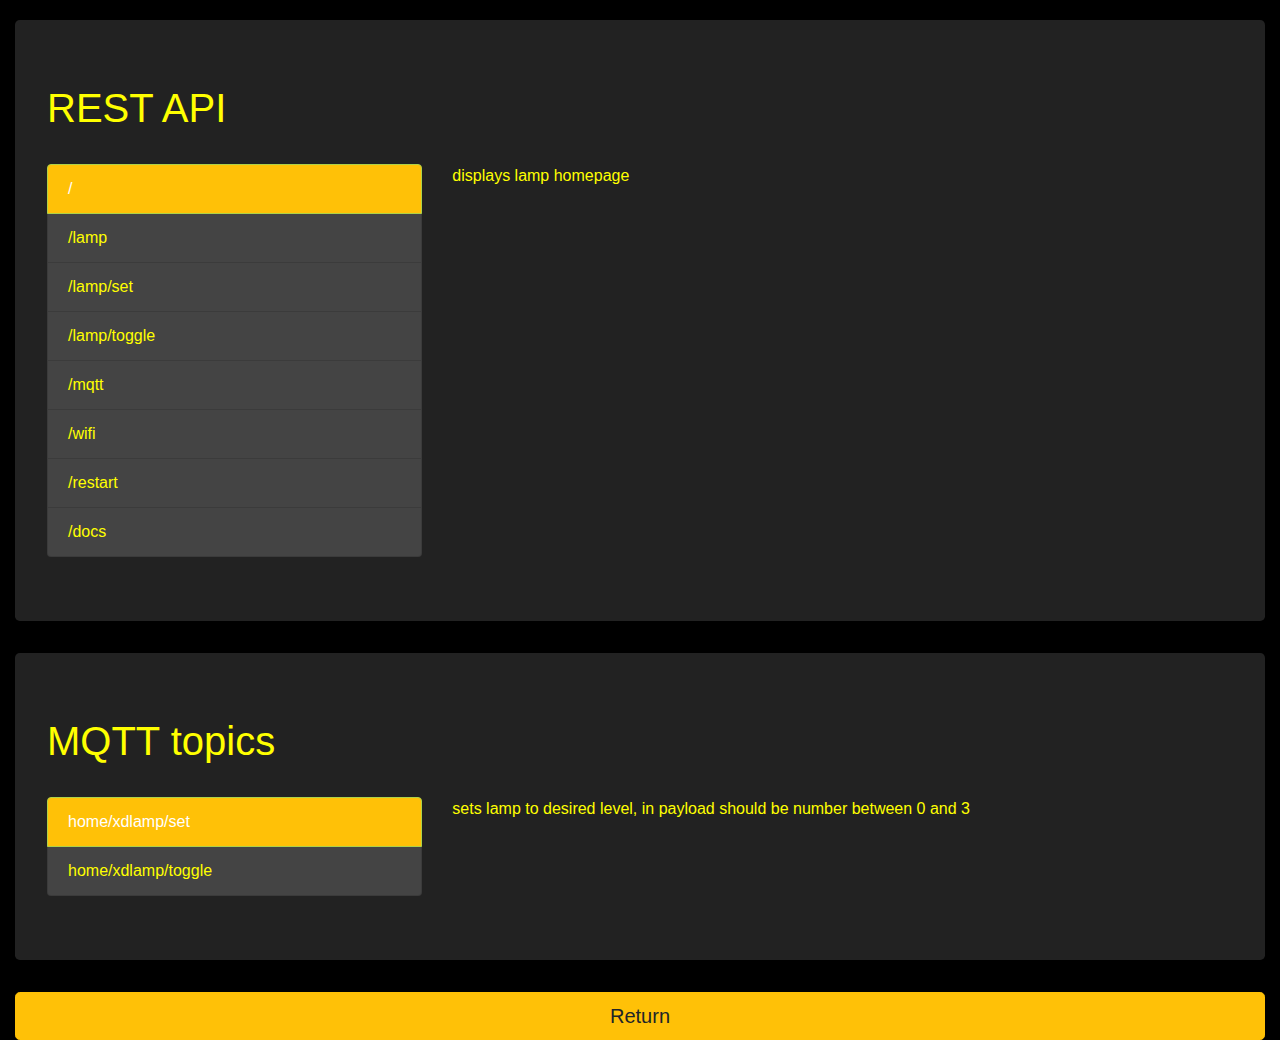
==== web/docs.html @ 34dfe950 "Intro to creating compilatr for web stuff" ====
<!DOCTYPE html>
<html lang="en">
<head>
  <meta charset="utf-8">
  <meta name="viewport" content="width=device-width, initial-scale=1, shrink-to-fit=no">

  <link rel="stylesheet" href="https://maxcdn.bootstrapcdn.com/bootstrap/4.0.0/css/bootstrap.min.css" integrity="sha384-Gn5384xqQ1aoWXA+058RXPxPg6fy4IWvTNh0E263XmFcJlSAwiGgFAW/dAiS6JXm" crossorigin="anonymous">
  <link href='http://fonts.googleapis.com/css?family=Cookie' rel='stylesheet' type='text/css'>
  <style>
  body {
    background: #000;
  }
  .list-group-item {
    background: #444;
    color: #ff0;
  }
  .list-group-item.active {
    background-color: #ffc107;
    border-color: #aed248;
    color: #fff;
  }

  .jumbotron {
    margin-top:20px;
    background-color: #222222;
    border-color: #aed248;
    color: #ff0;
  }
  </style>
  <link rel="icon" type="image/png" href="https://image.ibb.co/fxD5An/favicon2.png">

  <title>Docs</title>
</head>

<body>
  <main class="container-fluid">
    <div class="jumbotron">
      <h1>REST API</h1><br>
      <div class="row">
        <div class="col-4">
          <div class="list-group" id="list-tab-api" role="tablist">
            <a class="list-group-item list-group-item-action active" id="list-home-list" data-toggle="list" href="#list-/" role="tab" aria-controls="home">/</a>
            <a class="list-group-item list-group-item-action" id="list-profile-list" data-toggle="list" href="#list-/lamp" role="tab" aria-controls="profile">/lamp</a>
            <a class="list-group-item list-group-item-action" id="list-messages-list" data-toggle="list" href="#list-/lamp/set" role="tab" aria-controls="messages">/lamp/set</a>
            <a class="list-group-item list-group-item-action" id="list-settings-list" data-toggle="list" href="#list-/lamp/toggle" role="tab" aria-controls="settings">/lamp/toggle</a>
            <a class="list-group-item list-group-item-action" id="list-home-list" data-toggle="list" href="#list-/mqtt" role="tab" aria-controls="home">/mqtt</a>
            <a class="list-group-item list-group-item-action" id="list-profile-list" data-toggle="list" href="#list-/wifi" role="tab" aria-controls="profile">/wifi</a>
            <a class="list-group-item list-group-item-action" id="list-messages-list" data-toggle="list" href="#list-/restart" role="tab" aria-controls="messages">/restart</a>
            <a class="list-group-item list-group-item-action" id="list-settings-list" data-toggle="list" href="#list-/docs" role="tab" aria-controls="settings">/docs</a>
          </div>
        </div>
        <div class="col-8">
          <div class="tab-content" id="nav-tabContent-api">
            <div class="tab-pane fade show active" id="list-/" role="tabpanel" aria-labelledby="list-home-list">displays lamp homepage</div>
            <div class="tab-pane fade" id="list-/lamp" role="tabpanel" aria-labelledby="list-profile-list">returns json object with status and level property, where level is current lamp level</div>
            <div class="tab-pane fade" id="list-/lamp/set" role="tabpanel" aria-labelledby="list-messages-list">when arg "level" provided, sets lamp to desired level, level has to be integer with value <0, 3></div>
            <div class="tab-pane fade" id="list-/lamp/toggle" role="tabpanel" aria-labelledby="list-settings-list">levels up lamp, when level excedes 3 then cycles to 0</div>
            <div class="tab-pane fade" id="list-/mqtt" role="tabpanel" aria-labelledby="list-home-list">when arg "mqtt_host" provided, sets mqtt hostname. Hostname has to be no longer than 64 characters. If hostname is set to empty string then mqtt funcionality is disabled. All changes to mqtthost are applied after reboot<br>
              Returns json object with keys:<br>
              "mqtt_host" - currently used mqtt hostname<br>
              "mqtt_enabled" - if this is set to "no" then lamp wouldn't try to connect to mqtt broker <br>
              "mqtt_connected" - returns "yes" if is connected to mqtt broker</div>
              <div class="tab-pane fade" id="list-/wifi" role="tabpanel" aria-labelledby="list-profile-list">when args "ssid" and "password" are provided, sets it. SSID and password have to be no longer than 64 characters. If SSID is set to empty string then on next boot lamp will start in AP_MODE.  All changes to wifi settings are applied after reboot. Returns JSON object with wifi settings.</div>
              <div class="tab-pane fade" id="list-/restart" role="tabpanel" aria-labelledby="list-messages-list">restarts lamp</div>
              <div class="tab-pane fade" id="list-/docs" role="tabpanel" aria-labelledby="list-settings-list">this page</div>
            </div>
          </div>
        </div>
      </div>

      <div class="jumbotron">
        <h1>MQTT topics</h1><br>
        <div class="row">
          <div class="col-4">
            <div class="list-group" id="list-tab-mqtt" role="tablist">
              <a class="list-group-item list-group-item-action active" id="list-home-list" data-toggle="list" href="#list-home" role="tab" aria-controls="home">home/xdlamp/set</a>
              <a class="list-group-item list-group-item-action" id="list-profile-list" data-toggle="list" href="#list-profile" role="tab" aria-controls="profile">home/xdlamp/toggle</a>
            </div>
          </div>
          <div class="col-8">
            <div class="tab-content" id="nav-tabContent-mqtt">
              <div class="tab-pane fade show active" id="list-home" role="tabpanel" aria-labelledby="list-home-list">sets lamp to desired level, in payload should be number between 0 and 3</div>
              <div class="tab-pane fade" id="list-profile" role="tabpanel" aria-labelledby="list-profile-list">same behavior as in rest api "/lamp/toggle", payload is ignored</div>
            </div>
          </div>
        </div>
      </div>
      <button type="button" class="btn btn-secondary btn-lg btn-block btn-warning no-margin top-buffer" onclick="location.href='/'">Return</button>
    </main>
    <script src="https://code.jquery.com/jquery-3.2.1.slim.min.js" integrity="sha384-KJ3o2DKtIkvYIK3UENzmM7KCkRr/rE9/Qpg6aAZGJwFDMVNA/GpGFF93hXpG5KkN" crossorigin="anonymous"></script>
    <script src="https://cdnjs.cloudflare.com/ajax/libs/popper.js/1.12.9/umd/popper.min.js" integrity="sha384-ApNbgh9B+Y1QKtv3Rn7W3mgPxhU9K/ScQsAP7hUibX39j7fakFPskvXusvfa0b4Q" crossorigin="anonymous"></script>
    <script src="https://maxcdn.bootstrapcdn.com/bootstrap/4.0.0/js/bootstrap.min.js" integrity="sha384-JZR6Spejh4U02d8jOt6vLEHfe/JQGiRRSQQxSfFWpi1MquVdAyjUar5+76PVCmYl" crossorigin="anonymous"></script>
  </body>
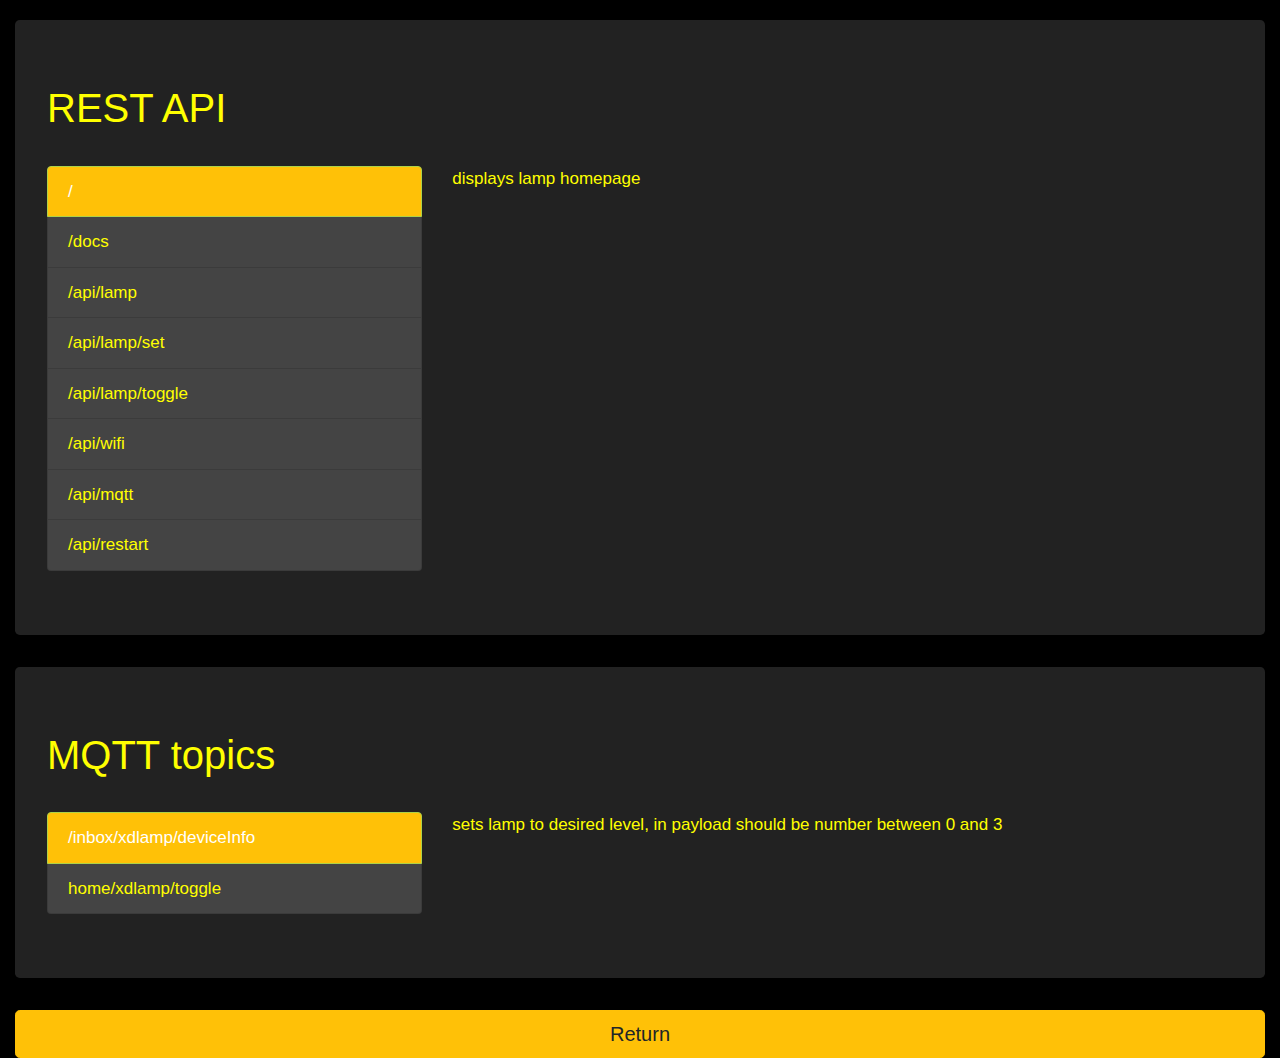
==== commit 492c9532: "Mqqt protocol now is compatible with crouton" ====
--- a/web/docs.html
+++ b/web/docs.html
@@ -1,33 +1,15 @@
 <!DOCTYPE html>
 <html lang="en">
+
 <head>
   <meta charset="utf-8">
   <meta name="viewport" content="width=device-width, initial-scale=1, shrink-to-fit=no">
 
-  <link rel="stylesheet" href="https://maxcdn.bootstrapcdn.com/bootstrap/4.0.0/css/bootstrap.min.css" integrity="sha384-Gn5384xqQ1aoWXA+058RXPxPg6fy4IWvTNh0E263XmFcJlSAwiGgFAW/dAiS6JXm" crossorigin="anonymous">
+  <link rel="icon" type="image/png" href="https://image.ibb.co/fxD5An/favicon2.png">
+  <link rel="stylesheet" href="https://maxcdn.bootstrapcdn.com/bootstrap/4.0.0/css/bootstrap.min.css" integrity="sha384-Gn5384xqQ1aoWXA+058RXPxPg6fy4IWvTNh0E263XmFcJlSAwiGgFAW/dAiS6JXm"
+    crossorigin="anonymous">
   <link href='http://fonts.googleapis.com/css?family=Cookie' rel='stylesheet' type='text/css'>
-  <style>
-  body {
-    background: #000;
-  }
-  .list-group-item {
-    background: #444;
-    color: #ff0;
-  }
-  .list-group-item.active {
-    background-color: #ffc107;
-    border-color: #aed248;
-    color: #fff;
-  }
-
-  .jumbotron {
-    margin-top:20px;
-    background-color: #222222;
-    border-color: #aed248;
-    color: #ff0;
-  }
-  </style>
-  <link rel="icon" type="image/png" href="https://image.ibb.co/fxD5An/favicon2.png">
+  <link href="css/docs.css" rel="stylesheet" type="text/css">
 
   <title>Docs</title>
 </head>
@@ -39,55 +21,84 @@
       <div class="row">
         <div class="col-4">
           <div class="list-group" id="list-tab-api" role="tablist">
-            <a class="list-group-item list-group-item-action active" id="list-home-list" data-toggle="list" href="#list-/" role="tab" aria-controls="home">/</a>
-            <a class="list-group-item list-group-item-action" id="list-profile-list" data-toggle="list" href="#list-/lamp" role="tab" aria-controls="profile">/lamp</a>
-            <a class="list-group-item list-group-item-action" id="list-messages-list" data-toggle="list" href="#list-/lamp/set" role="tab" aria-controls="messages">/lamp/set</a>
-            <a class="list-group-item list-group-item-action" id="list-settings-list" data-toggle="list" href="#list-/lamp/toggle" role="tab" aria-controls="settings">/lamp/toggle</a>
-            <a class="list-group-item list-group-item-action" id="list-home-list" data-toggle="list" href="#list-/mqtt" role="tab" aria-controls="home">/mqtt</a>
-            <a class="list-group-item list-group-item-action" id="list-profile-list" data-toggle="list" href="#list-/wifi" role="tab" aria-controls="profile">/wifi</a>
-            <a class="list-group-item list-group-item-action" id="list-messages-list" data-toggle="list" href="#list-/restart" role="tab" aria-controls="messages">/restart</a>
-            <a class="list-group-item list-group-item-action" id="list-settings-list" data-toggle="list" href="#list-/docs" role="tab" aria-controls="settings">/docs</a>
+            <a class="list-group-item list-group-item-action active" id="list-home-list" data-toggle="list" href="#list"
+              role="tab" aria-controls="list">/</a>
+            <a class="list-group-item list-group-item-action" id="list-settings-list" data-toggle="list" href="#list-docs"
+              role="tab" aria-controls="list-docs">/docs</a>
+            <a class="list-group-item list-group-item-action" id="list-profile-list" data-toggle="list" href="#list-api-lamp"
+              role="tab" aria-controls="profile">/api/lamp</a>
+            <a class="list-group-item list-group-item-action" id="list-messages-list" data-toggle="list" href="#list-api-lamp-set"
+              role="tab" aria-controls="messages">/api/lamp/set</a>
+            <a class="list-group-item list-group-item-action" id="list-settings-list" data-toggle="list" href="#list-api-lamp-toggle"
+              role="tab" aria-controls="settings">/api/lamp/toggle</a>
+            <a class="list-group-item list-group-item-action" id="list-profile-list" data-toggle="list" href="#list-api-wifi"
+              role="tab" aria-controls="profile">/api/wifi</a>
+            <a class="list-group-item list-group-item-action" id="list-home-list" data-toggle="list" href="#list-api-mqtt"
+              role="tab" aria-controls="home">/api/mqtt</a>
+            <a class="list-group-item list-group-item-action" id="list-messages-list" data-toggle="list" href="#list-api-restart"
+              role="tab" aria-controls="messages">/api/restart</a>
           </div>
         </div>
         <div class="col-8">
           <div class="tab-content" id="nav-tabContent-api">
-            <div class="tab-pane fade show active" id="list-/" role="tabpanel" aria-labelledby="list-home-list">displays lamp homepage</div>
-            <div class="tab-pane fade" id="list-/lamp" role="tabpanel" aria-labelledby="list-profile-list">returns json object with status and level property, where level is current lamp level</div>
-            <div class="tab-pane fade" id="list-/lamp/set" role="tabpanel" aria-labelledby="list-messages-list">when arg "level" provided, sets lamp to desired level, level has to be integer with value <0, 3></div>
-            <div class="tab-pane fade" id="list-/lamp/toggle" role="tabpanel" aria-labelledby="list-settings-list">levels up lamp, when level excedes 3 then cycles to 0</div>
-            <div class="tab-pane fade" id="list-/mqtt" role="tabpanel" aria-labelledby="list-home-list">when arg "mqtt_host" provided, sets mqtt hostname. Hostname has to be no longer than 64 characters. If hostname is set to empty string then mqtt funcionality is disabled. All changes to mqtthost are applied after reboot<br>
+            <div class="tab-pane fade show active" id="list" role="tabpanel" aria-labelledby="list-home-list">displays
+              lamp homepage</div>
+            <div class="tab-pane fade" id="list-docs" role="tabpanel" aria-labelledby="list-settings-list">docs page</div>
+            <div class="tab-pane fade" id="list-api-lamp" role="tabpanel" aria-labelledby="list-profile-list">returns
+              json object with status and level property, where level is current lamp level</div>
+            <div class="tab-pane fade" id="list-api-lamp-set" role="tabpanel" aria-labelledby="list-messages-list">when
+              arg "level" provided, sets lamp to desired level, level has to be integer with value &lt;0, 3&gt;</div>
+            <div class="tab-pane fade" id="list-api-lamp-toggle" role="tabpanel" aria-labelledby="list-settings-list">levels
+              up lamp, when level excedes 3 then cycles to 0</div>
+            <div class="tab-pane fade" id="list-api-wifi" role="tabpanel" aria-labelledby="list-profile-list">when args
+              "ssid" and "password" are provided, sets it. SSID and password have to be no longer than 64 characters.
+              If SSID is set to empty string then on next boot lamp will start in AP_MODE. All changes to wifi settings
+              are applied after reboot. Returns JSON object with wifi settings.</div>
+            <div class="tab-pane fade" id="list-api-mqtt" role="tabpanel" aria-labelledby="list-home-list">
+              when arg "mqtt_host" provided, sets mqtt hostname. Hostname has to be no longer than 64 characters. If
+              hostname is set to empty string then mqtt funcionality is disabled. All changes to mqtthost are applied
+              after reboot<br>
               Returns json object with keys:<br>
               "mqtt_host" - currently used mqtt hostname<br>
               "mqtt_enabled" - if this is set to "no" then lamp wouldn't try to connect to mqtt broker <br>
-              "mqtt_connected" - returns "yes" if is connected to mqtt broker</div>
-              <div class="tab-pane fade" id="list-/wifi" role="tabpanel" aria-labelledby="list-profile-list">when args "ssid" and "password" are provided, sets it. SSID and password have to be no longer than 64 characters. If SSID is set to empty string then on next boot lamp will start in AP_MODE.  All changes to wifi settings are applied after reboot. Returns JSON object with wifi settings.</div>
-              <div class="tab-pane fade" id="list-/restart" role="tabpanel" aria-labelledby="list-messages-list">restarts lamp</div>
-              <div class="tab-pane fade" id="list-/docs" role="tabpanel" aria-labelledby="list-settings-list">this page</div>
+              "mqtt_connected" - returns "yes" if is connected to mqtt broker
+              "mqtt_state" - returns connection state to mqtt broker
             </div>
+          </div>
+          <div class="tab-pane fade" id="list-api-restart" role="tabpanel" aria-labelledby="list-messages-list">restarts
+            lamp</div>
+        </div>
+      </div>
+    </div>
+    </div>
+
+    <div class="jumbotron">
+      <h1>MQTT topics</h1><br>
+      <div class="row">
+        <div class="col-4">
+          <div class="list-group" id="list-tab-mqtt" role="tablist">
+            <a class="list-group-item list-group-item-action active" id="list-home-list" data-toggle="list" href="#inbox-deviceInfo"
+              role="tab" aria-controls="inbox-deviceInfo">/inbox/xdlamp/deviceInfo</a>
+            <a class="list-group-item list-group-item-action" id="list-profile-list" data-toggle="list" href="#outbox-deviceInfo"
+              role="tab" aria-controls="outbox-deviceInfo">home/xdlamp/toggle</a>
+          </div>
+        </div>
+        <div class="col-8">
+          <div class="tab-content" id="nav-tabContent-mqtt">
+            <div class="tab-pane fade show active" id="list-home" role="tabpanel" aria-labelledby="list-home-list">sets
+              lamp to desired level, in payload should be number between 0 and 3</div>
+            <div class="tab-pane fade" id="list-profile" role="tabpanel" aria-labelledby="list-profile-list">same
+              behavior as in rest api "/lamp/toggle", payload is ignored</div>
           </div>
         </div>
       </div>
-
-      <div class="jumbotron">
-        <h1>MQTT topics</h1><br>
-        <div class="row">
-          <div class="col-4">
-            <div class="list-group" id="list-tab-mqtt" role="tablist">
-              <a class="list-group-item list-group-item-action active" id="list-home-list" data-toggle="list" href="#list-home" role="tab" aria-controls="home">home/xdlamp/set</a>
-              <a class="list-group-item list-group-item-action" id="list-profile-list" data-toggle="list" href="#list-profile" role="tab" aria-controls="profile">home/xdlamp/toggle</a>
-            </div>
-          </div>
-          <div class="col-8">
-            <div class="tab-content" id="nav-tabContent-mqtt">
-              <div class="tab-pane fade show active" id="list-home" role="tabpanel" aria-labelledby="list-home-list">sets lamp to desired level, in payload should be number between 0 and 3</div>
-              <div class="tab-pane fade" id="list-profile" role="tabpanel" aria-labelledby="list-profile-list">same behavior as in rest api "/lamp/toggle", payload is ignored</div>
-            </div>
-          </div>
-        </div>
-      </div>
-      <button type="button" class="btn btn-secondary btn-lg btn-block btn-warning no-margin top-buffer" onclick="location.href='/'">Return</button>
-    </main>
-    <script src="https://code.jquery.com/jquery-3.2.1.slim.min.js" integrity="sha384-KJ3o2DKtIkvYIK3UENzmM7KCkRr/rE9/Qpg6aAZGJwFDMVNA/GpGFF93hXpG5KkN" crossorigin="anonymous"></script>
-    <script src="https://cdnjs.cloudflare.com/ajax/libs/popper.js/1.12.9/umd/popper.min.js" integrity="sha384-ApNbgh9B+Y1QKtv3Rn7W3mgPxhU9K/ScQsAP7hUibX39j7fakFPskvXusvfa0b4Q" crossorigin="anonymous"></script>
-    <script src="https://maxcdn.bootstrapcdn.com/bootstrap/4.0.0/js/bootstrap.min.js" integrity="sha384-JZR6Spejh4U02d8jOt6vLEHfe/JQGiRRSQQxSfFWpi1MquVdAyjUar5+76PVCmYl" crossorigin="anonymous"></script>
-  </body>
+    </div>
+    <button type="button" class="btn btn-secondary btn-lg btn-block btn-warning no-margin top-buffer" onclick="location.href='/'">Return</button>
+  </main>
+  <script src="https://code.jquery.com/jquery-3.2.1.slim.min.js" integrity="sha384-KJ3o2DKtIkvYIK3UENzmM7KCkRr/rE9/Qpg6aAZGJwFDMVNA/GpGFF93hXpG5KkN"
+    crossorigin="anonymous"></script>
+  <script src="https://cdnjs.cloudflare.com/ajax/libs/popper.js/1.12.9/umd/popper.min.js" integrity="sha384-ApNbgh9B+Y1QKtv3Rn7W3mgPxhU9K/ScQsAP7hUibX39j7fakFPskvXusvfa0b4Q"
+    crossorigin="anonymous"></script>
+  <script src="https://maxcdn.bootstrapcdn.com/bootstrap/4.0.0/js/bootstrap.min.js" integrity="sha384-JZR6Spejh4U02d8jOt6vLEHfe/JQGiRRSQQxSfFWpi1MquVdAyjUar5+76PVCmYl"
+    crossorigin="anonymous"></script>
+</body>--- a/web/css/docs.css
+++ b/web/css/docs.css
@@ -0,0 +1,20 @@
+body {
+    background: #000;
+    font: 400 17px/1.5 "Comic Sans MS", cursive, sans-serif;
+  }
+  .list-group-item {
+    background: #444;
+    color: #ff0;
+  }
+  .list-group-item.active {
+    background-color: #ffc107;
+    border-color: #aed248;
+    color: #fff;
+  }
+
+  .jumbotron {
+    margin-top:20px;
+    background-color: #222222;
+    border-color: #aed248;
+    color: #ff0;
+  }